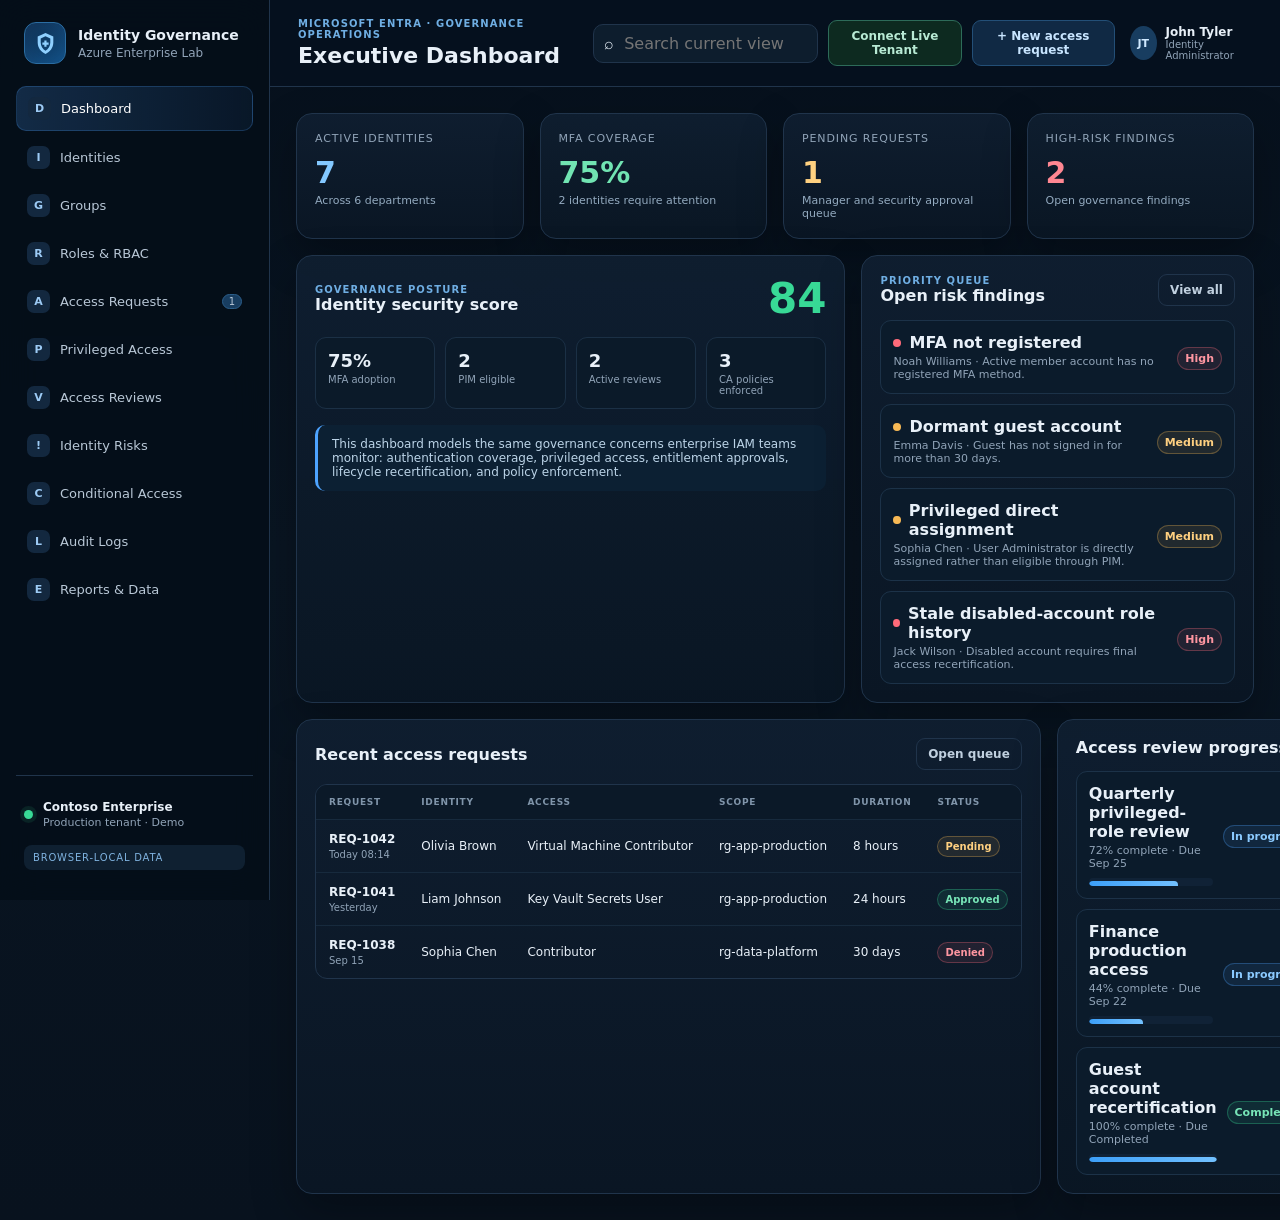
==== index.html @ cd9252eb "Refresh live access activity connector" ====
<!DOCTYPE html>
<html lang="en">
<head>
  <meta charset="UTF-8">
  <meta name="viewport" content="width=device-width, initial-scale=1.0">
  <meta name="description" content="Enterprise-style identity governance and privileged access management console built for Azure IAM portfolio demonstration.">
  <meta name="theme-color" content="#07111f">
  <title>Azure Identity Governance Console</title>
  <link rel="stylesheet" href="styles.css">
</head>
<body>
  <div class="app-shell">
    <aside class="sidebar" id="sidebar">
      <div class="brand">
        <div class="brand-mark" aria-hidden="true">
          <svg viewBox="0 0 24 24" role="img"><path d="M12 2 4.5 5.2v5.9c0 4.8 3.1 9.2 7.5 10.9 4.4-1.7 7.5-6.1 7.5-10.9V5.2L12 2Zm0 3.1 4.6 2v4c0 3.3-1.8 6.4-4.6 7.8-2.8-1.4-4.6-4.5-4.6-7.8v-4l4.6-2Zm-1.1 4v2H9v2h1.9v2H13v-2h2v-2h-2v-2h-2.1Z"/></svg>
        </div>
        <div>
          <strong>Identity Governance</strong>
          <span>Azure Enterprise Lab</span>
        </div>
      </div>

      <nav class="nav" aria-label="Primary navigation">
        <button class="nav-item active" data-view="dashboard"><span class="nav-glyph">D</span>Dashboard</button>
        <button class="nav-item" data-view="identities"><span class="nav-glyph">I</span>Identities</button>
        <button class="nav-item" data-view="groups"><span class="nav-glyph">G</span>Groups</button>
        <button class="nav-item" data-view="roles"><span class="nav-glyph">R</span>Roles & RBAC</button>
        <button class="nav-item" data-view="requests"><span class="nav-glyph">A</span>Access Requests <span class="nav-count" id="pendingNavCount">0</span></button>
        <button class="nav-item" data-view="privileged"><span class="nav-glyph">P</span>Privileged Access</button>
        <button class="nav-item" data-view="reviews"><span class="nav-glyph">V</span>Access Reviews</button>
        <button class="nav-item" data-view="risks"><span class="nav-glyph">!</span>Identity Risks</button>
        <button class="nav-item" data-view="policies"><span class="nav-glyph">C</span>Conditional Access</button>
        <button class="nav-item" data-view="audit"><span class="nav-glyph">L</span>Audit Logs</button>
        <button class="nav-item" data-view="reports"><span class="nav-glyph">E</span>Reports & Data</button>
      </nav>

      <div class="sidebar-footer">
        <div class="tenant-card">
          <span class="status-dot"></span>
          <div><strong>Contoso Enterprise</strong><small>Production tenant · Demo</small></div>
        </div>
        <div class="local-badge">Browser-local data</div>
      </div>
    </aside>

    <main class="main">
      <header class="topbar">
        <div class="topbar-left">
          <button id="menuButton" class="icon-button mobile-only" aria-label="Toggle navigation">☰</button>
          <div>
            <p class="eyebrow">Microsoft Entra · Governance Operations</p>
            <h1 id="pageTitle">Executive Dashboard</h1>
          </div>
        </div>
        <div class="topbar-actions">
          <label class="search-box">
            <span>⌕</span>
            <input id="globalSearch" type="search" placeholder="Search current view" aria-label="Search current view">
          </label>
          <button class="button secondary" id="liveTenantButton">Connect Live Tenant</button>
          <button class="button ghost hidden" id="demoModeButton">Return to Demo</button>
          <button class="button secondary" id="newRequestButton">+ New access request</button>
          <div class="operator">
            <div class="avatar">JT</div>
            <div><strong>John Tyler</strong><span>Identity Administrator</span></div>
          </div>
        </div>
      </header>

      <section class="content" id="content" aria-live="polite"></section>
    </main>
  </div>

  <div class="modal-backdrop hidden" id="requestModal" role="dialog" aria-modal="true" aria-labelledby="requestModalTitle">
    <div class="modal">
      <div class="modal-header">
        <div>
          <p class="eyebrow">Identity workflow</p>
          <h2 id="requestModalTitle">New access request</h2>
        </div>
        <button class="icon-button" data-close-modal aria-label="Close">×</button>
      </div>
      <form id="requestForm">
        <div class="form-grid">
          <label>User
            <select name="userId" id="requestUser" required></select>
          </label>
          <label>Requested access
            <select name="role" required>
              <option>Reader</option>
              <option>Virtual Machine Contributor</option>
              <option>Security Reader</option>
              <option>User Administrator</option>
              <option>Key Vault Secrets User</option>
              <option>Contributor</option>
            </select>
          </label>
          <label>Resource scope
            <select name="scope" required>
              <option>rg-app-production</option>
              <option>rg-security-operations</option>
              <option>rg-data-platform</option>
              <option>Subscription: Corporate Azure</option>
              <option>Tenant directory</option>
            </select>
          </label>
          <label>Duration
            <select name="duration" required>
              <option>8 hours</option>
              <option>24 hours</option>
              <option>7 days</option>
              <option>30 days</option>
              <option>Permanent</option>
            </select>
          </label>
          <label class="full-span">Business justification
            <textarea name="justification" rows="4" maxlength="240" required placeholder="Explain why this access is required..."></textarea>
          </label>
        </div>
        <div class="modal-actions">
          <button type="button" class="button ghost" data-close-modal>Cancel</button>
          <button type="submit" class="button primary">Submit request</button>
        </div>
      </form>
    </div>
  </div>

  <div class="modal-backdrop hidden" id="identityModal" role="dialog" aria-modal="true" aria-labelledby="identityModalTitle">
    <div class="modal wide">
      <div class="modal-header">
        <div>
          <p class="eyebrow">Identity lifecycle</p>
          <h2 id="identityModalTitle">Create identity</h2>
        </div>
        <button class="icon-button" data-close-identity aria-label="Close">×</button>
      </div>
      <form id="identityForm">
        <input type="hidden" name="id" id="identityId">
        <div class="form-grid">
          <label>Display name
            <input name="name" id="identityName" maxlength="80" required placeholder="e.g. Olivia Brown">
          </label>
          <label>User principal name
            <input name="upn" id="identityUpn" maxlength="120" required placeholder="user@contoso.com">
          </label>
          <label>Department
            <input name="dept" id="identityDept" list="departmentOptions" maxlength="60" required placeholder="e.g. Finance">
            <datalist id="departmentOptions"></datalist>
          </label>
          <label>Manager
            <input name="manager" id="identityManager" list="managerOptions" maxlength="80" placeholder="e.g. Marcus Lee">
            <datalist id="managerOptions"></datalist>
          </label>
          <label>User type
            <select name="type" id="identityType" required>
              <option value="Member">Member</option>
              <option value="Guest">Guest</option>
            </select>
          </label>
          <label>MFA status
            <select name="mfa" id="identityMfa" required>
              <option value="true">Registered</option>
              <option value="false">Missing</option>
            </select>
          </label>
          <label>Risk level
            <select name="risk" id="identityRisk" required>
              <option value="Low">Low</option>
              <option value="Medium">Medium</option>
              <option value="High">High</option>
            </select>
          </label>
          <label>Account status
            <select name="status" id="identityStatus" required>
              <option value="Active">Active</option>
              <option value="Disabled">Disabled</option>
            </select>
          </label>

          <fieldset class="full-span access-fieldset">
            <legend>Assigned roles</legend>
            <div class="checkbox-grid" id="identityRoles"></div>
          </fieldset>

          <fieldset class="full-span access-fieldset">
            <legend>Group memberships</legend>
            <div class="checkbox-grid" id="identityGroups"></div>
            <p class="field-help">Dynamic groups are shown for visibility but cannot be manually assigned or removed.</p>
          </fieldset>
        </div>
        <div class="modal-actions">
          <button type="button" class="button ghost" data-close-identity>Cancel</button>
          <button type="submit" class="button primary" id="identitySaveButton">Create identity</button>
        </div>
      </form>
    </div>
  </div>

  <div class="modal-backdrop hidden" id="groupModal" role="dialog" aria-modal="true" aria-labelledby="groupModalTitle">
    <div class="modal wide">
      <div class="modal-header">
        <div>
          <p class="eyebrow">Group lifecycle</p>
          <h2 id="groupModalTitle">Create group</h2>
        </div>
        <button class="icon-button" data-close-group aria-label="Close">×</button>
      </div>
      <form id="groupForm">
        <input type="hidden" name="id" id="groupId">
        <input type="hidden" name="originalName" id="groupOriginalName">
        <div class="form-grid">
          <label>Group name
            <input name="name" id="groupName" maxlength="100" required placeholder="e.g. SG-Cloud-Operators">
          </label>
          <label>Group type
            <select name="type" id="groupType" required>
              <option value="Security">Security</option>
              <option value="Microsoft 365">Microsoft 365</option>
            </select>
          </label>
          <label>Owner
            <input name="owner" id="groupOwner" list="groupOwnerOptions" maxlength="80" required placeholder="e.g. Priya Shah">
            <datalist id="groupOwnerOptions"></datalist>
          </label>
          <label>Membership type
            <select name="dynamic" id="groupDynamic" required>
              <option value="false">Assigned</option>
              <option value="true">Dynamic</option>
            </select>
          </label>

          <fieldset class="full-span access-fieldset">
            <legend>Demo user memberships</legend>
            <div class="checkbox-grid" id="groupMembers"></div>
            <p class="field-help" id="groupMemberHelp">Assigned groups can be managed manually. Dynamic groups preserve rule-driven membership behavior.</p>
          </fieldset>
        </div>
        <div class="modal-actions">
          <button type="button" class="button ghost" data-close-group>Cancel</button>
          <button type="submit" class="button primary" id="groupSaveButton">Create group</button>
        </div>
      </form>
    </div>
  </div>

  <div class="modal-backdrop hidden" id="roleModal" role="dialog" aria-modal="true" aria-labelledby="roleModalTitle">
    <div class="modal wide">
      <div class="modal-header">
        <div>
          <p class="eyebrow">Azure authorization</p>
          <h2 id="roleModalTitle">Create RBAC assignment</h2>
        </div>
        <button class="icon-button" data-close-role aria-label="Close">×</button>
      </div>
      <form id="roleForm">
        <input type="hidden" name="index" id="roleIndex">
        <div class="form-grid">
          <label>Principal
            <select name="principal" id="rolePrincipal" required></select>
          </label>
          <label>Role
            <select name="role" id="roleName" required>
              <option>Reader</option>
              <option>Contributor</option>
              <option>Owner</option>
              <option>User Access Administrator</option>
              <option>Security Reader</option>
              <option>Security Administrator</option>
              <option>User Administrator</option>
              <option>Virtual Machine Contributor</option>
              <option>Key Vault Secrets User</option>
            </select>
          </label>
          <label>Scope
            <input name="scope" id="roleScope" maxlength="140" required placeholder="e.g. rg-app-production">
          </label>
          <label>Assignment source
            <select name="source" id="roleSource" required>
              <option value="Direct">Direct</option>
              <option value="Group">Group</option>
              <option value="PIM">PIM</option>
            </select>
          </label>
          <label>Classification
            <select name="privileged" id="rolePrivileged" required>
              <option value="false">Standard</option>
              <option value="true">Privileged</option>
            </select>
          </label>
        </div>
        <div class="modal-actions">
          <button type="button" class="button ghost" data-close-role>Cancel</button>
          <button type="submit" class="button primary" id="roleSaveButton">Create assignment</button>
        </div>
      </form>
    </div>
  </div>

  <div class="modal-backdrop hidden" id="pimModal" role="dialog" aria-modal="true" aria-labelledby="pimModalTitle">
    <div class="modal wide">
      <div class="modal-header">
        <div>
          <p class="eyebrow">Privileged access lifecycle</p>
          <h2 id="pimModalTitle">Create privileged access record</h2>
        </div>
        <button class="icon-button" data-close-pim aria-label="Close">×</button>
      </div>
      <form id="pimForm">
        <input type="hidden" name="id" id="pimId">
        <div class="form-grid">
          <label>Identity
            <select name="user" id="pimUser" required></select>
          </label>
          <label>Privileged role
            <select name="role" id="pimRole" required>
              <option>Contributor</option>
              <option>Owner</option>
              <option>User Access Administrator</option>
              <option>Security Administrator</option>
              <option>User Administrator</option>
              <option>Global Reader</option>
              <option>Virtual Machine Contributor</option>
              <option>Key Vault Administrator</option>
            </select>
          </label>
          <label>Scope
            <input name="scope" id="pimScope" maxlength="140" required placeholder="e.g. Tenant directory or rg-app-production">
          </label>
          <label>Access state
            <select name="state" id="pimState" required>
              <option value="Eligible">Eligible</option>
              <option value="Active">Active</option>
              <option value="Expired">Expired</option>
            </select>
          </label>
          <label>Maximum activation
            <select name="max" id="pimMax" required>
              <option>1h</option>
              <option>2h</option>
              <option>4h</option>
              <option>8h</option>
              <option>24h</option>
            </select>
          </label>
          <label>Expiration
            <input name="expires" id="pimExpires" maxlength="60" required placeholder="e.g. Oct 01 or Today 17:30">
          </label>
          <label>MFA required
            <select name="mfa" id="pimMfa" required>
              <option value="true">Required</option>
              <option value="false">Not required</option>
            </select>
          </label>
          <label>Approval required
            <select name="approval" id="pimApproval" required>
              <option value="true">Required</option>
              <option value="false">Not required</option>
            </select>
          </label>
        </div>
        <div class="modal-actions">
          <button type="button" class="button ghost" data-close-pim>Cancel</button>
          <button type="submit" class="button primary" id="pimSaveButton">Create record</button>
        </div>
      </form>
    </div>
  </div>

  <div class="modal-backdrop hidden" id="riskModal" role="dialog" aria-modal="true" aria-labelledby="riskModalTitle">
    <div class="modal wide">
      <div class="modal-header">
        <div>
          <p class="eyebrow">Identity risk management</p>
          <h2 id="riskModalTitle">Create risk finding</h2>
        </div>
        <button class="icon-button" data-close-risk aria-label="Close">×</button>
      </div>
      <form id="riskForm">
        <input type="hidden" name="id" id="riskId">
        <div class="form-grid">
          <label>Severity
            <select name="severity" id="riskSeverity" required>
              <option value="High">High</option>
              <option value="Medium">Medium</option>
              <option value="Low">Low</option>
            </select>
          </label>
          <label>Entity
            <input name="entity" id="riskEntity" list="riskEntityOptions" maxlength="100" required placeholder="Identity or resource name">
            <datalist id="riskEntityOptions"></datalist>
          </label>
          <label class="full-span">Finding title
            <input name="title" id="riskTitle" maxlength="120" required placeholder="e.g. MFA not registered">
          </label>
          <label class="full-span">Finding detail
            <textarea name="detail" id="riskDetail" rows="4" maxlength="400" required placeholder="Describe the risk and why it matters..."></textarea>
          </label>
          <label>Status
            <select name="status" id="riskStatus" required>
              <option value="Open">Open</option>
              <option value="Remediated">Remediated</option>
              <option value="Accepted">Accepted</option>
            </select>
          </label>
        </div>
        <div class="modal-actions">
          <button type="button" class="button ghost" data-close-risk>Cancel</button>
          <button type="submit" class="button primary" id="riskSaveButton">Create finding</button>
        </div>
      </form>
    </div>
  </div>

  <div class="modal-backdrop hidden" id="liveTenantModal" role="dialog" aria-modal="true" aria-labelledby="liveTenantModalTitle">
    <div class="modal">
      <div class="modal-header">
        <div>
          <p class="eyebrow">Read-only Microsoft Graph</p>
          <h2 id="liveTenantModalTitle">Connect live Entra tenant</h2>
        </div>
        <button class="icon-button" data-close-live aria-label="Close">×</button>
      </div>
      <form id="liveTenantForm">
        <div class="form-grid">
          <label class="full-span">Application (client) ID
            <input name="clientId" id="liveClientId" required placeholder="xxxxxxxx-xxxx-xxxx-xxxx-xxxxxxxxxxxx">
          </label>
          <label class="full-span">Azure Subscription ID <span class="muted">(optional — enables Azure RBAC)</span>
            <input name="subscriptionId" id="liveSubscriptionId" placeholder="xxxxxxxx-xxxx-xxxx-xxxx-xxxxxxxxxxxx">
          </label>
        </div>
        <div class="callout section-gap">
          Tenant ID is locked to this lab tenant. Live mode is read-only and uses delegated Microsoft Graph permissions. No client secret is stored in this browser app.
        </div>
        <div class="modal-actions">
          <button type="button" class="button ghost" data-close-live>Cancel</button>
          <button type="submit" class="button primary" id="liveTenantSyncButton">Sign in & sync</button>
        </div>
      </form>
    </div>
  </div>

  <div class="toast-stack" id="toastStack" aria-live="polite"></div>

  <noscript>
    <div class="noscript">JavaScript is required to use this governance console.</div>
  </noscript>
  <script src="https://alcdn.msauth.net/browser/2.35.0/js/msal-browser.min.js"></script>
  <script src="live-entra.js?v=90b179ed"></script>
  <script src="app.js"></script>
</body>
</html>
---- styles.css ----
:root{
  --bg:#07111f;--panel:#0c1828;--panel2:#102033;--border:#20344b;--text:#e8f0f8;--muted:#91a4b8;
  --accent:#4da3ff;--accent2:#74c0ff;--good:#38d996;--warn:#f7b955;--bad:#ff6b7a;--purple:#9b8cff;
  --shadow:0 18px 45px rgba(0,0,0,.28)
}
*{box-sizing:border-box}body{margin:0;font-family:Inter,ui-sans-serif,system-ui,-apple-system,BlinkMacSystemFont,"Segoe UI",sans-serif;background:linear-gradient(180deg,#06101c,#091522 45%,#08121e);color:var(--text);min-height:100vh}
button,input,select,textarea{font:inherit}button{cursor:pointer}.app-shell{display:grid;grid-template-columns:270px minmax(0,1fr);min-height:100vh}
.sidebar{position:sticky;top:0;height:100vh;background:rgba(5,14,25,.94);border-right:1px solid var(--border);padding:22px 16px;display:flex;flex-direction:column;backdrop-filter:blur(18px)}
.brand{display:flex;gap:12px;align-items:center;padding:0 8px 22px}.brand-mark{width:42px;height:42px;border-radius:12px;background:linear-gradient(145deg,#0d2b4b,#0e4a7d);display:grid;place-items:center;border:1px solid #2b6da2;box-shadow:inset 0 0 28px rgba(77,163,255,.12)}.brand-mark svg{width:25px;fill:#8fd0ff}.brand strong,.brand span{display:block}.brand strong{font-size:14px}.brand span{font-size:12px;color:var(--muted);margin-top:3px}
.nav{display:flex;flex-direction:column;gap:5px}.nav-item{display:flex;align-items:center;gap:10px;width:100%;border:0;background:transparent;color:#b9c8d7;padding:10px 11px;border-radius:10px;text-align:left;font-size:13px}.nav-item:hover{background:#102035;color:white}.nav-item.active{background:linear-gradient(90deg,rgba(77,163,255,.2),rgba(77,163,255,.07));color:#fff;border:1px solid rgba(77,163,255,.22)}.nav-glyph{width:23px;height:23px;border-radius:7px;background:#13283f;display:grid;place-items:center;font-size:11px;font-weight:800;color:#9dcbf5}.nav-count{margin-left:auto;background:#183d60;border:1px solid #2b5e8a;padding:1px 6px;border-radius:999px;font-size:10px}
.sidebar-footer{margin-top:auto;border-top:1px solid var(--border);padding-top:16px}.tenant-card{display:flex;gap:10px;align-items:center;padding:8px}.tenant-card strong,.tenant-card small{display:block}.tenant-card strong{font-size:12px}.tenant-card small{font-size:11px;color:var(--muted);margin-top:2px}.status-dot{width:9px;height:9px;border-radius:50%;background:var(--good);box-shadow:0 0 0 4px rgba(56,217,150,.1)}.local-badge{margin:8px;padding:7px 9px;border-radius:8px;background:#0f2031;color:#7fb2df;font-size:10px;text-transform:uppercase;letter-spacing:.08em}
.main{min-width:0}.topbar{position:sticky;top:0;z-index:20;display:flex;align-items:center;justify-content:space-between;gap:18px;padding:18px 28px;background:rgba(7,17,31,.84);backdrop-filter:blur(18px);border-bottom:1px solid var(--border)}.topbar-left{display:flex;align-items:center;gap:12px}.topbar h1{font-size:22px;margin:3px 0 0}.eyebrow{text-transform:uppercase;letter-spacing:.11em;font-size:10px;color:#6faee3;margin:0;font-weight:800}.topbar-actions{display:flex;gap:10px;align-items:center}.search-box{display:flex;align-items:center;gap:8px;background:#0d1d2d;border:1px solid var(--border);border-radius:10px;padding:8px 10px}.search-box input{width:185px;border:0;outline:none;background:transparent;color:var(--text)}.operator{display:flex;gap:9px;align-items:center;padding-left:5px}.operator strong,.operator span{display:block}.operator strong{font-size:12px}.operator span{font-size:10px;color:var(--muted)}.avatar{width:34px;height:34px;border-radius:50%;display:grid;place-items:center;background:#183d60;color:#cfe9ff;font-weight:800;font-size:11px}
.content{padding:26px}.grid{display:grid;gap:16px}.metrics{grid-template-columns:repeat(4,minmax(0,1fr))}.two-col{grid-template-columns:1.4fr 1fr}.three-col{grid-template-columns:repeat(3,minmax(0,1fr))}
.card{background:linear-gradient(180deg,rgba(15,30,48,.95),rgba(10,22,36,.96));border:1px solid var(--border);border-radius:16px;box-shadow:var(--shadow)}.card-pad{padding:18px}.card-header{display:flex;align-items:center;justify-content:space-between;gap:12px;margin-bottom:14px}.card h2,.card h3{margin:0}.card h2{font-size:16px}.card h3{font-size:14px}.muted{color:var(--muted)}.metric{padding:18px}.metric .label{font-size:11px;color:var(--muted);text-transform:uppercase;letter-spacing:.08em}.metric .value{font-size:30px;font-weight:800;margin:10px 0 4px}.metric .delta{font-size:11px;color:#94abc0}.metric.good .value{color:#71e4b2}.metric.warn .value{color:#ffd180}.metric.bad .value{color:#ff8792}.metric.blue .value{color:#83c8ff}
.button{border:1px solid transparent;border-radius:9px;padding:8px 11px;font-weight:700;font-size:12px}.button.primary{background:#1685e6;color:white}.button.primary:hover{background:#2394f7}.button.secondary{background:#102944;border-color:#234f77;color:#c8e5ff}.button.ghost{background:transparent;border-color:var(--border);color:#c0d0df}.button.danger{background:#3a1720;border-color:#71303d;color:#ff9ba5}.icon-button{width:36px;height:36px;border-radius:9px;border:1px solid var(--border);background:#0f2030;color:#d6e5f2}
.table-wrap{overflow:auto;border:1px solid var(--border);border-radius:12px}table{width:100%;border-collapse:collapse;font-size:12px}th{text-align:left;color:#8095aa;text-transform:uppercase;font-size:9px;letter-spacing:.08em;background:#0b1928;position:sticky;top:0}th,td{padding:12px 13px;border-bottom:1px solid #172a3d;white-space:nowrap}tr:last-child td{border-bottom:0}tbody tr:hover{background:#102236}.name-cell strong,.name-cell span{display:block}.name-cell span{font-size:10px;color:var(--muted);margin-top:3px}
.badge{display:inline-flex;align-items:center;gap:5px;border-radius:999px;padding:4px 7px;font-size:10px;font-weight:800;border:1px solid}.badge.good{background:rgba(56,217,150,.09);border-color:rgba(56,217,150,.3);color:#77e5b7}.badge.warn{background:rgba(247,185,85,.09);border-color:rgba(247,185,85,.3);color:#ffd080}.badge.bad{background:rgba(255,107,122,.09);border-color:rgba(255,107,122,.3);color:#ff96a1}.badge.blue{background:rgba(77,163,255,.09);border-color:rgba(77,163,255,.3);color:#8bcaff}.badge.purple{background:rgba(155,140,255,.09);border-color:rgba(155,140,255,.3);color:#c0b5ff}.badge.neutral{background:#122436;border-color:#294059;color:#a7bbce}
.progress{height:8px;border-radius:999px;background:#102236;overflow:hidden}.progress>span{display:block;height:100%;background:linear-gradient(90deg,#3c9ff8,#72c1ff);border-radius:inherit}.list{display:flex;flex-direction:column;gap:10px}.list-item{padding:12px;border:1px solid #1c3248;background:#0b1b2b;border-radius:11px;display:flex;align-items:center;justify-content:space-between;gap:10px}.list-item strong,.list-item span{display:block}.list-item span{font-size:11px;color:var(--muted);margin-top:3px}.severity{width:8px;height:8px;border-radius:50%}.severity.high{background:var(--bad)}.severity.medium{background:var(--warn)}.severity.low{background:var(--good)}
.toolbar{display:flex;gap:8px;align-items:center;justify-content:space-between;margin-bottom:14px}.toolbar .group{display:flex;gap:8px;flex-wrap:wrap}.toolbar input,.toolbar select{background:#0d1d2d;color:var(--text);border:1px solid var(--border);border-radius:9px;padding:8px 10px}
.stat-strip{display:grid;grid-template-columns:repeat(4,1fr);gap:10px}.mini-stat{padding:12px;background:#0b1a29;border:1px solid #1b3045;border-radius:11px}.mini-stat strong{font-size:18px}.mini-stat span{display:block;color:var(--muted);font-size:10px;margin-top:3px}
.callout{border-left:3px solid var(--accent);padding:12px 14px;background:#0c2033;border-radius:10px;color:#bcd4e8;font-size:12px}
.modal-backdrop{position:fixed;inset:0;background:rgba(0,0,0,.7);display:grid;place-items:center;z-index:100;padding:20px}.modal-backdrop.hidden{display:none}.modal{width:min(680px,100%);background:#0c1828;border:1px solid #29435e;border-radius:16px;padding:20px;box-shadow:0 30px 70px rgba(0,0,0,.5)}.modal-header{display:flex;justify-content:space-between;align-items:flex-start;margin-bottom:18px}.modal-header h2{margin:4px 0 0}.form-grid{display:grid;grid-template-columns:1fr 1fr;gap:14px}.form-grid label{display:flex;flex-direction:column;gap:7px;font-size:11px;color:#9fb2c4;font-weight:700}.form-grid select,.form-grid textarea{background:#091624;border:1px solid #29405a;color:white;border-radius:9px;padding:10px}.full-span{grid-column:1/-1}.modal-actions{display:flex;justify-content:flex-end;gap:8px;margin-top:18px}.toast-stack{position:fixed;right:20px;bottom:20px;display:flex;flex-direction:column;gap:8px;z-index:200}.toast{background:#102437;border:1px solid #2b4f70;border-radius:10px;padding:11px 13px;box-shadow:var(--shadow);font-size:12px;min-width:240px}.toast.good{border-color:#2d6e59}.toast.bad{border-color:#6f3540}.mobile-only{display:none}.empty{padding:30px;text-align:center;color:var(--muted)}.section-gap{margin-top:16px}.risk-score{font-size:42px;font-weight:900}.risk-score.good{color:var(--good)}.risk-score.warn{color:var(--warn)}.risk-score.bad{color:var(--bad)}.code-block{background:#07131f;border:1px solid #1f3549;border-radius:10px;padding:12px;font-family:ui-monospace,SFMono-Regular,Menlo,monospace;font-size:11px;color:#a8c8e3;overflow:auto}
@media(max-width:1100px){.metrics{grid-template-columns:repeat(2,1fr)}.two-col,.three-col{grid-template-columns:1fr}.operator>div:last-child{display:none}.search-box input{width:135px}}
@media(max-width:820px){.app-shell{grid-template-columns:1fr}.sidebar{position:fixed;left:-290px;z-index:80;width:270px;transition:.2s}.sidebar.open{left:0}.mobile-only{display:inline-grid}.topbar{padding:14px 16px}.topbar-actions .search-box{display:none}.content{padding:16px}.metrics{grid-template-columns:1fr 1fr}.operator{display:none}}
@media(max-width:520px){.metrics,.stat-strip,.form-grid{grid-template-columns:1fr}.topbar-actions .secondary{display:none}.content{padding:12px}.full-span{grid-column:auto}}

.modal.wide{width:min(920px,100%);max-height:92vh;overflow:auto}
.form-grid input{background:#091624;border:1px solid #29405a;color:white;border-radius:9px;padding:10px}
.access-fieldset{border:1px solid #29405a;border-radius:11px;padding:13px 14px 14px;background:#091624}
.access-fieldset legend{padding:0 7px;color:#cfe2f3;font-size:11px;font-weight:800}
.checkbox-grid{display:grid;grid-template-columns:repeat(2,minmax(0,1fr));gap:8px}
.check-option{display:flex!important;flex-direction:row!important;align-items:center;gap:8px!important;padding:9px 10px;border:1px solid #1f354a;border-radius:9px;background:#0c1b2b;color:#cfe0ef!important;font-weight:600!important}
.check-option input{width:auto!important;margin:0;accent-color:#1685e6}
.check-option small{display:inline-block;margin-left:6px;color:#7f97ad;font-size:9px;text-transform:uppercase;letter-spacing:.06em}
.disabled-option{opacity:.58}
.field-help{margin:9px 0 0;color:#8197ac;font-size:10px}
.wrap-cell{white-space:normal;min-width:160px;max-width:260px;line-height:1.45}
.actions-cell{white-space:nowrap}
.actions-cell .button{margin:2px}
@media(max-width:700px){.checkbox-grid{grid-template-columns:1fr}.modal.wide{max-height:96vh}}

.hidden{display:none!important}
.local-badge.live-badge{background:#0d2a20;color:#73dfaf;border:1px solid #245b48}
.live-mode-banner{display:flex;align-items:center;justify-content:space-between;gap:14px;flex-wrap:wrap;margin-bottom:16px;padding:13px 15px;border:1px solid #28614d;background:linear-gradient(90deg,rgba(20,74,55,.36),rgba(10,32,35,.54));border-radius:12px}
.live-mode-banner strong,.live-mode-banner span{display:block}
.live-mode-banner strong{font-size:13px;color:#a9edca}
.live-mode-banner>div>span{margin-top:3px;color:#91b9ad;font-size:10px}
.live-mode-flags{display:flex;gap:6px;flex-wrap:wrap;align-items:center}
#liveTenantButton{border-color:#2d6b59;color:#b8ead4;background:#0d2a20}
#liveTenantButton:hover{background:#123b2d}
#demoModeButton{border-color:#36506a}
button:disabled{opacity:.55;cursor:not-allowed}
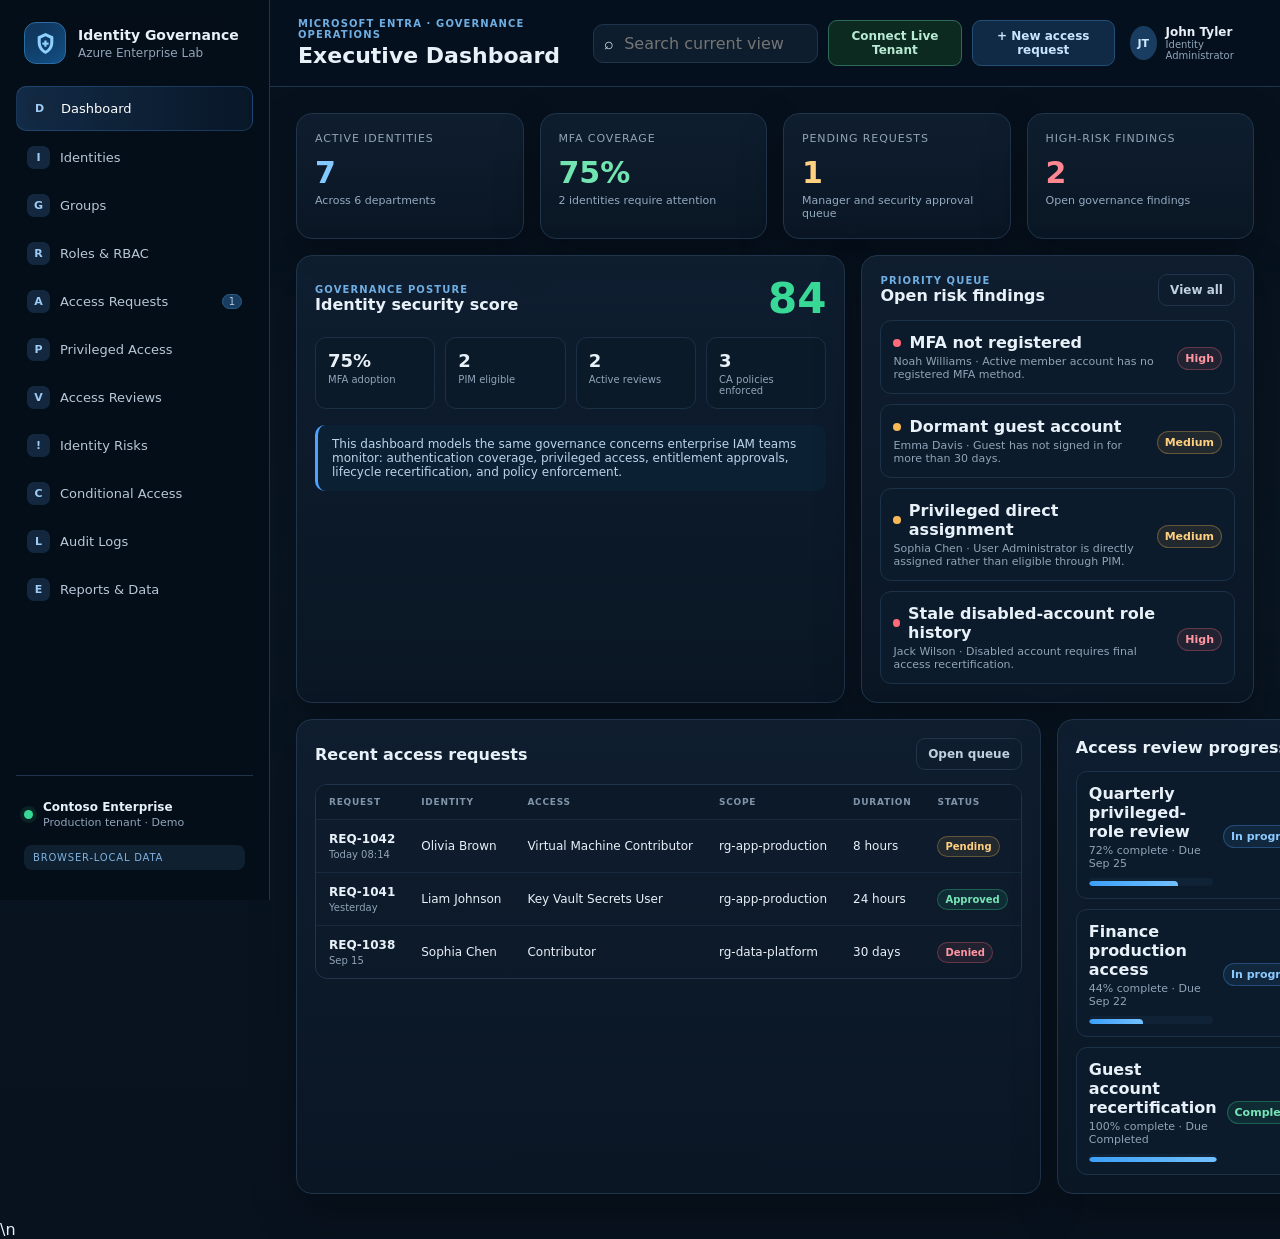
==== commit 2bc87005: "Load governance intelligence module" ====
--- a/index.html
+++ b/index.html
@@ -448,6 +448,6 @@
   </noscript>
   <script src="https://alcdn.msauth.net/browser/2.35.0/js/msal-browser.min.js"></script>
   <script src="live-entra.js?v=90b179ed"></script>
-  <script src="app.js"></script>
+  <script src="app.js"></script>\n  <script src="governance-intelligence.js?v=1"></script>
 </body>
 </html>
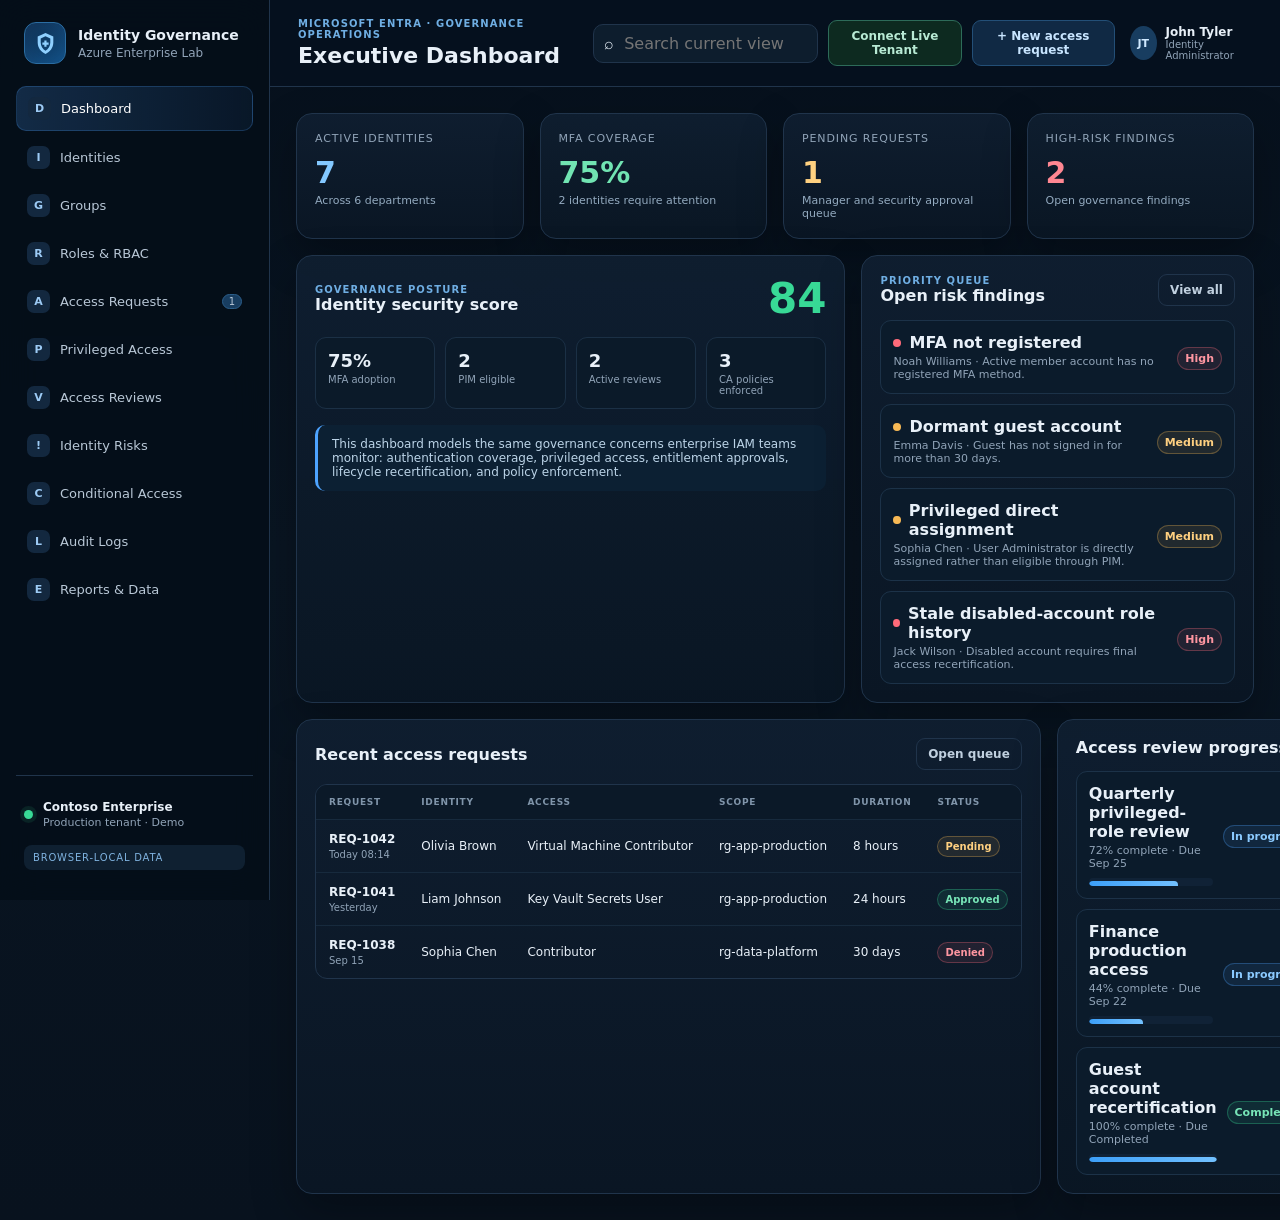
==== commit b2c18253: "Fix governance intelligence script formatting" ====
--- a/index.html
+++ b/index.html
@@ -448,6 +448,7 @@
   </noscript>
   <script src="https://alcdn.msauth.net/browser/2.35.0/js/msal-browser.min.js"></script>
   <script src="live-entra.js?v=90b179ed"></script>
-  <script src="app.js"></script>\n  <script src="governance-intelligence.js?v=1"></script>
+  <script src="app.js"></script>
+  <script src="governance-intelligence.js?v=1"></script>
 </body>
 </html>
--- a/styles.css
+++ b/styles.css
@@ -50,3 +50,42 @@
 #liveTenantButton:hover{background:#123b2d}
 #demoModeButton{border-color:#36506a}
 button:disabled{opacity:.55;cursor:not-allowed}
+
+
+/* Governance Intelligence */
+.intel-score-breakdown{display:grid;gap:10px;margin-top:16px}
+.intel-score-row{display:grid;grid-template-columns:minmax(150px,1fr) auto;gap:5px 12px;align-items:center}
+.intel-score-row>div:first-child{display:flex;flex-direction:column;gap:2px}
+.intel-score-row span{font-size:11px;color:var(--muted)}
+.intel-score-value{font-weight:700;font-size:12px}
+.intel-meter{grid-column:1/-1;height:5px;border-radius:999px;background:rgba(148,163,184,.14);overflow:hidden}
+.intel-meter span{display:block;height:100%;border-radius:inherit;background:linear-gradient(90deg,#38bdf8,#22c55e)}
+.drift-list,.path-list{display:grid;gap:8px;margin-top:14px}
+.drift-item,.path-row{display:flex;justify-content:space-between;gap:14px;align-items:center;padding:11px 12px;border:1px solid var(--border);border-radius:10px;background:rgba(255,255,255,.015)}
+.drift-item>div:first-child{display:flex;flex-direction:column;gap:3px}
+.drift-item span{font-size:11px;color:var(--muted)}
+.intel-footnote{font-size:11px;margin-top:10px}
+.identity-link{appearance:none;border:0;background:none;padding:0;color:inherit;text-align:left;cursor:pointer;font:inherit;display:flex;flex-direction:column;gap:2px}
+.identity-link strong{color:var(--text)}
+.identity-link span{font-size:11px;color:var(--muted)}
+.identity-link:hover strong{text-decoration:underline;text-underline-offset:3px}
+.identity-link.compact{display:inline-flex}
+.intel-inline-note{font-size:10px;margin-top:5px}
+.intel-modal{width:min(1100px,94vw);max-height:90vh;overflow:auto}
+.identity360-metrics{display:grid;grid-template-columns:repeat(5,minmax(0,1fr));gap:10px}
+.intel-modal-grid{display:grid;grid-template-columns:1fr 1fr;gap:12px}
+.intel-panel{border:1px solid var(--border);background:rgba(255,255,255,.015);border-radius:12px;padding:14px}
+.intel-panel h3{margin:3px 0 0}
+.intel-dl{display:grid;grid-template-columns:120px 1fr;gap:8px 12px;margin:10px 0 0}
+.intel-dl dt{color:var(--muted);font-size:11px}
+.intel-dl dd{margin:0;font-size:12px}
+.chip-list{display:flex;flex-wrap:wrap;gap:6px;margin-top:10px}
+.path-chain{display:flex;align-items:center;gap:6px;flex-wrap:wrap}
+.path-node{display:inline-flex;align-items:center;padding:4px 7px;border-radius:7px;border:1px solid var(--border);background:rgba(56,189,248,.06);font-size:11px;line-height:1.2}
+.path-arrow{color:var(--muted);font-size:11px}
+.path-row>div:first-child{min-width:0}
+@media(max-width:900px){
+  .identity360-metrics{grid-template-columns:repeat(2,minmax(0,1fr))}
+  .intel-modal-grid{grid-template-columns:1fr}
+  .drift-item,.path-row{align-items:flex-start;flex-direction:column}
+}
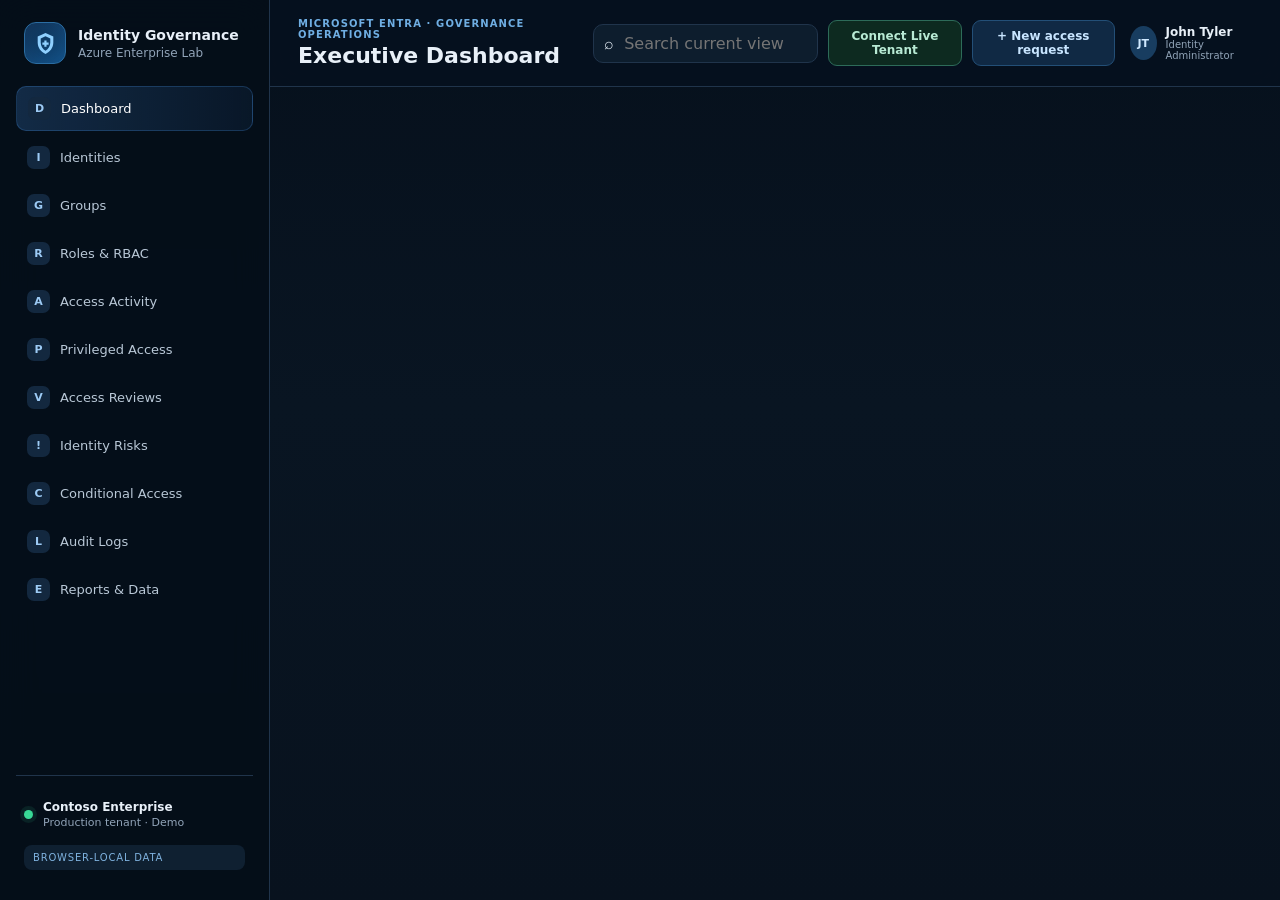
==== commit b7a3c18d: "Rename access navigation to Access Activity and remove count badge" ====
--- a/index.html
+++ b/index.html
@@ -26,7 +26,7 @@
         <button class="nav-item" data-view="identities"><span class="nav-glyph">I</span>Identities</button>
         <button class="nav-item" data-view="groups"><span class="nav-glyph">G</span>Groups</button>
         <button class="nav-item" data-view="roles"><span class="nav-glyph">R</span>Roles & RBAC</button>
-        <button class="nav-item" data-view="requests"><span class="nav-glyph">A</span>Access Requests <span class="nav-count" id="pendingNavCount">0</span></button>
+        <button class="nav-item" data-view="requests"><span class="nav-glyph">A</span>Access Activity</button>
         <button class="nav-item" data-view="privileged"><span class="nav-glyph">P</span>Privileged Access</button>
         <button class="nav-item" data-view="reviews"><span class="nav-glyph">V</span>Access Reviews</button>
         <button class="nav-item" data-view="risks"><span class="nav-glyph">!</span>Identity Risks</button>
@@ -447,8 +447,8 @@
     <div class="noscript">JavaScript is required to use this governance console.</div>
   </noscript>
   <script src="https://alcdn.msauth.net/browser/2.35.0/js/msal-browser.min.js"></script>
-  <script src="live-entra.js?v=90b179ed"></script>
-  <script src="app.js"></script>
-  <script src="governance-intelligence.js?v=1"></script>
+  <script src="live-entra.js?v=20260922-ca-live"></script>
+  <script src="app.js?v=20260922-ca-live"></script>
+  <script src="governance-intelligence.js?v=20260922-arm-pim"></script>
 </body>
 </html>
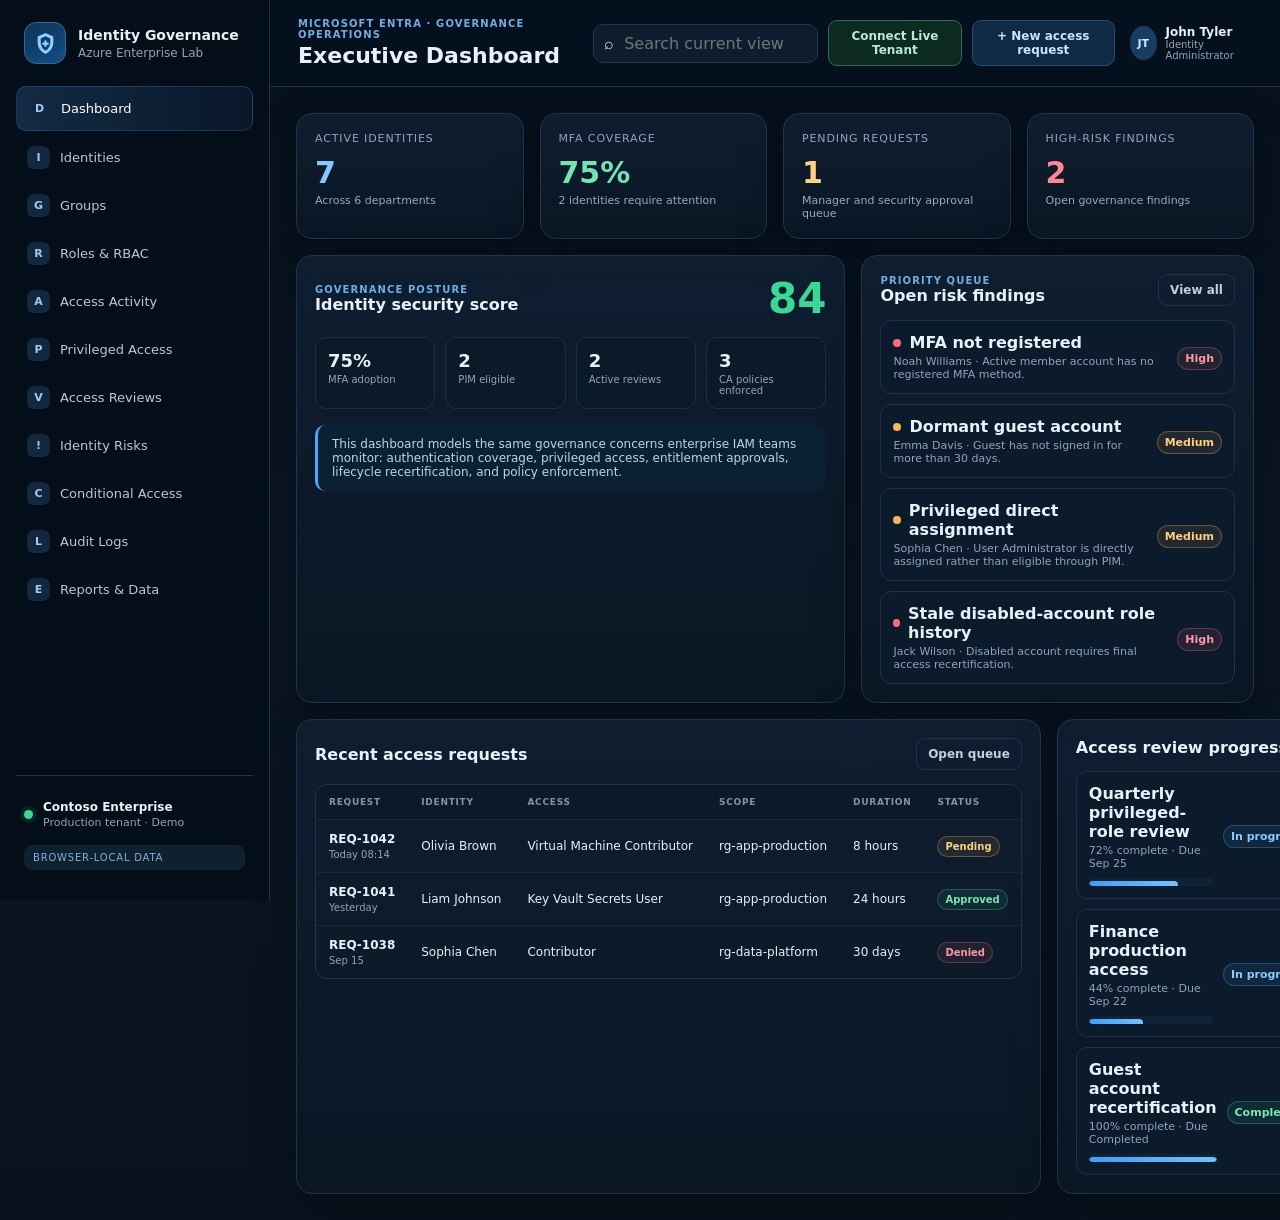
==== commit d61f3ee8: "Security hardening: index.html" ====
--- a/index.html
+++ b/index.html
@@ -431,7 +431,7 @@
           </label>
         </div>
         <div class="callout section-gap">
-          Tenant ID is locked to this lab tenant. Live mode is read-only and uses delegated Microsoft Graph permissions. No client secret is stored in this browser app.
+          This installation is restricted to its configured lab tenant. Live mode uses delegated Microsoft Graph read permissions. Do not connect corporate identities without approval.
         </div>
         <div class="modal-actions">
           <button type="button" class="button ghost" data-close-live>Cancel</button>
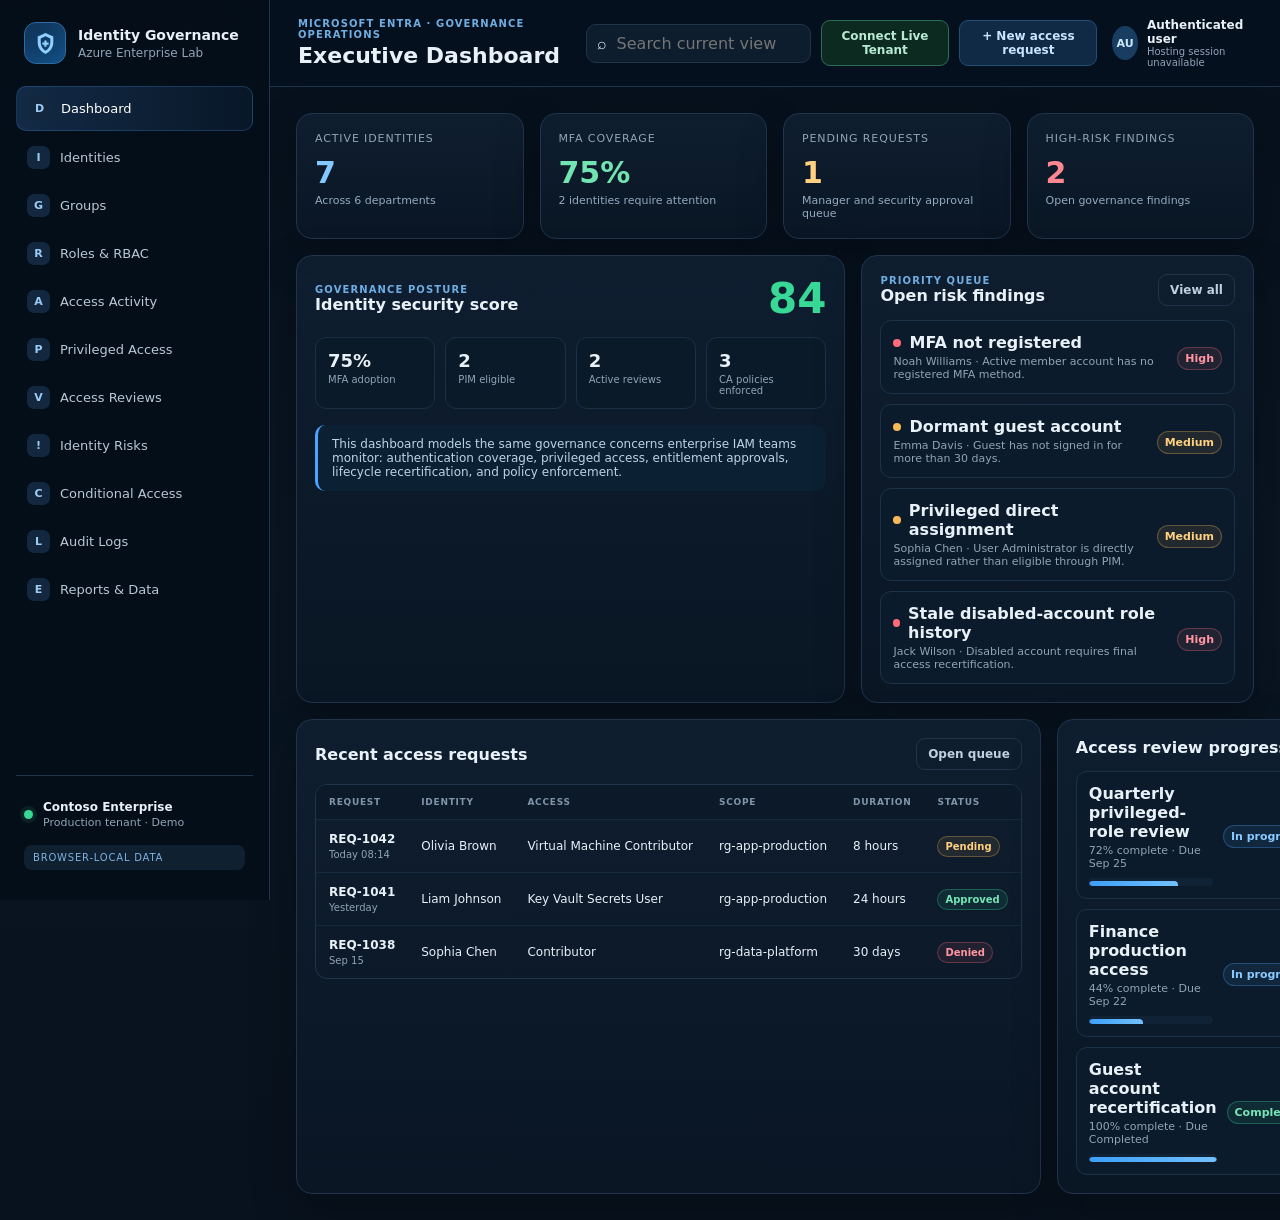
==== commit 4b1f66d1: "Display authenticated tenant user and last sign-in activity with explicit coverage" ====
--- a/index.html
+++ b/index.html
@@ -61,9 +61,9 @@
           <button class="button secondary" id="liveTenantButton">Connect Live Tenant</button>
           <button class="button ghost hidden" id="demoModeButton">Return to Demo</button>
           <button class="button secondary" id="newRequestButton">+ New access request</button>
-          <div class="operator">
-            <div class="avatar">JT</div>
-            <div><strong>John Tyler</strong><span>Identity Administrator</span></div>
+          <div class="operator" aria-label="Authenticated account">
+            <div class="avatar" id="operatorAvatar">—</div>
+            <div><strong id="operatorName">Checking session…</strong><span id="operatorEmail">Account not yet verified</span></div>
           </div>
         </div>
       </header>
@@ -447,8 +447,8 @@
     <div class="noscript">JavaScript is required to use this governance console.</div>
   </noscript>
   <script src="https://alcdn.msauth.net/browser/2.35.0/js/msal-browser.min.js"></script>
-  <script src="live-entra.js?v=20260922-ca-live"></script>
-  <script src="app.js?v=20260922-ca-live"></script>
-  <script src="governance-intelligence.js?v=20260922-arm-pim"></script>
+  <script src="live-entra.js?v=20261117-signin-profile"></script>
+  <script src="app.js?v=20261117-signin-profile"></script>
+  <script src="governance-intelligence.js?v=20261117-signin-profile"></script>
 </body>
 </html>
